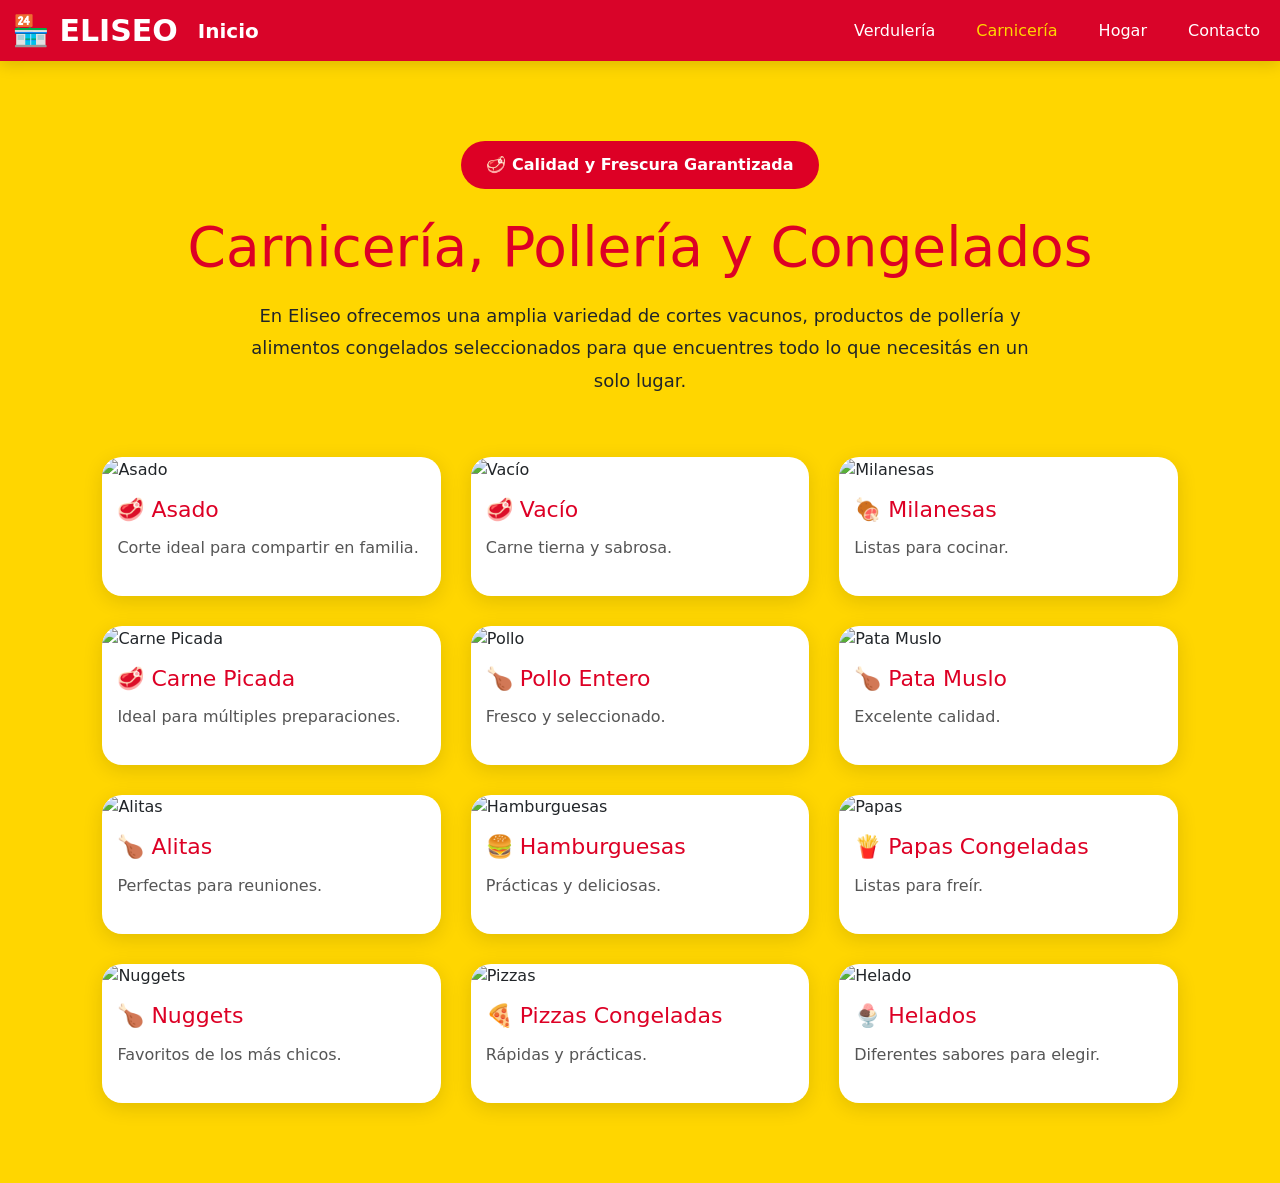
==== carniceria.html @ e0a01b0a "todo" ====
<!DOCTYPE html>
<html lang="es">
<head>
    <meta charset="UTF-8">
    <meta name="viewport" content="width=device-width, initial-scale=1.0">
    <title>Carnicería Eliseo</title>

    <link rel="stylesheet" href="carniceria.css">

    <link href="https://cdn.jsdelivr.net/npm/bootstrap@5.3.3/dist/css/bootstrap.min.css" rel="stylesheet">
</head>

<body>

<nav class="navbar navbar-expand-lg navbar-dark">
    <div class="container-fluid">

        <div class="logo-texto">
            🏪 ELISEO
        </div>

        <a class="navbar-brand" href="inicio.html">Inicio</a>

        <button class="navbar-toggler" type="button" data-bs-toggle="collapse" data-bs-target="#navbarContenido">
            <span class="navbar-toggler-icon"></span>
        </button>

        <div class="collapse navbar-collapse" id="navbarContenido">

            <ul class="navbar-nav ms-auto">

                <li class="nav-item">
                    <a class="nav-link" href="verduleria.html">Verdulería</a>
                </li>

                <li class="nav-item">
                    <a class="nav-link active" href="#">Carnicería</a>
                </li>

                <li class="nav-item">
                    <a class="nav-link" href="hogar.html">Hogar</a>
                </li>
                <li>
                    <a class="nav-link" href="contacto.html">Contacto</a>
                </li>

            </ul>

        </div>

    </div>
</nav>

<section class="carniceria">

    <div class="encabezado-carniceria">

        <span class="etiqueta-carniceria">
            🥩 Calidad y Frescura Garantizada
        </span>

        <h2>Carnicería, Pollería y Congelados</h2>

        <p>
            En Eliseo ofrecemos una amplia variedad de cortes vacunos,
            productos de pollería y alimentos congelados seleccionados
            para que encuentres todo lo que necesitás en un solo lugar.
        </p>

    </div>

    <div class="productos-grid">

        <div class="producto">
            <img src="img/carniceria/asado.jpg" alt="Asado">
            <h3>🥩 Asado</h3>
            <p>Corte ideal para compartir en familia.</p>
        </div>

        <div class="producto">
            <img src="img/carniceria/vacio.jpg" alt="Vacío">
            <h3>🥩 Vacío</h3>
            <p>Carne tierna y sabrosa.</p>
        </div>

        <div class="producto">
            <img src="img/carniceria/milanesas.jpg" alt="Milanesas">
            <h3>🍖 Milanesas</h3>
            <p>Listas para cocinar.</p>
        </div>

        <div class="producto">
            <img src="img/carniceria/carne-picada.jpg" alt="Carne Picada">
            <h3>🥩 Carne Picada</h3>
            <p>Ideal para múltiples preparaciones.</p>
        </div>

        <div class="producto">
            <img src="img/carniceria/pollo.jpg" alt="Pollo">
            <h3>🍗 Pollo Entero</h3>
            <p>Fresco y seleccionado.</p>
        </div>

        <div class="producto">
            <img src="img/carniceria/pata-muslo.jpg" alt="Pata Muslo">
            <h3>🍗 Pata Muslo</h3>
            <p>Excelente calidad.</p>
        </div>

        <div class="producto">
            <img src="img/carniceria/alitas.jpg" alt="Alitas">
            <h3>🍗 Alitas</h3>
            <p>Perfectas para reuniones.</p>
        </div>

        <div class="producto">
            <img src="img/carniceria/hamburguesas.jpg" alt="Hamburguesas">
            <h3>🍔 Hamburguesas</h3>
            <p>Prácticas y deliciosas.</p>
        </div>

        <div class="producto">
            <img src="img/carniceria/papas-congeladas.jpg" alt="Papas">
            <h3>🍟 Papas Congeladas</h3>
            <p>Listas para freír.</p>
        </div>

        <div class="producto">
            <img src="img/carniceria/nuggets.jpg" alt="Nuggets">
            <h3>🍗 Nuggets</h3>
            <p>Favoritos de los más chicos.</p>
        </div>

        <div class="producto">
            <img src="img/carniceria/pizzas.jpg" alt="Pizzas">
            <h3>🍕 Pizzas Congeladas</h3>
            <p>Rápidas y prácticas.</p>
        </div>

        <div class="producto">
            <img src="img/carniceria/helado.jpg" alt="Helado">
            <h3>🍨 Helados</h3>
            <p>Diferentes sabores para elegir.</p>
        </div>

    </div>

</section>

<script src="https://cdn.jsdelivr.net/npm/bootstrap@5.3.3/dist/js/bootstrap.bundle.min.js"></script>

</body>
</html>
---- carniceria.css ----
:root{
    --amarillo:#FFD600;
    --rojo:#dd0025;
    --verde:#2E7D32;
    --oscuro:#222;
    --blanco:#ffffff;
}

/* =========================
   GENERAL
========================= */

*{
    margin:0;
    padding:0;
    box-sizing:border-box;
}

body{
    font-family:Arial, Helvetica, sans-serif;
    background:#fffef7;
}

/* =========================
   NAVBAR
========================= */

.navbar{
    background:#D90429 !important;
    padding:20px 8%;
    box-shadow:0 3px 15px rgba(0,0,0,.15);
}

.container-fluid{
    display:flex;
    align-items:center;
    width:100%;
}

.logo-texto{
    color:white;
    font-size:30px;
    font-weight:bold;
    margin-right:20px;
}

.navbar-brand{
    color:white !important;
    text-decoration:none;
    font-size:18px;
    font-weight:bold;
}

.navbar-collapse{
    margin-left:auto;
}

.navbar-nav{
    display:flex;
    gap:25px;
    list-style:none;
}

.nav-link{
    color:white !important;
    text-decoration:none;
    font-weight:bold;
    transition:0.3s;
}

.nav-link:hover{
    color:var(--amarillo) !important;
}

.nav-link.active{
    color:var(--amarillo) !important;
}

/* =========================
   ENCABEZADO CARNICERIA
========================= */

.carniceria{
    background:var(--amarillo);
    min-height:100vh;
    padding:80px 8%;
}

.encabezado-carniceria{
    text-align:center;
    margin-bottom:60px;
}

.etiqueta-carniceria{
    background:var(--rojo);
    color:white;
    padding:12px 25px;
    border-radius:30px;
    font-weight:bold;
    display:inline-block;
}

.encabezado-carniceria h2{
    color:var(--rojo);
    font-size:55px;
    margin-top:25px;
    margin-bottom:20px;
}

.encabezado-carniceria p{
    max-width:800px;
    margin:auto;
    font-size:18px;
    line-height:1.8;
}

/* =========================
   PRODUCTOS
========================= */

.productos-grid{
    display:grid;
    grid-template-columns:repeat(auto-fit,minmax(260px,1fr));
    gap:30px;
}

.producto{
    background:white;
    border-radius:20px;
    overflow:hidden;
    box-shadow:0 5px 20px rgba(0,0,0,.12);
    transition:.3s;
}

.producto:hover{
    transform:translateY(-8px);
}

.producto img{
    width:100%;
    height:220px;
    object-fit:cover;
}

.producto h3{
    color:var(--rojo);
    padding:15px 15px 5px;
    font-size:22px;
}

.producto p{
    padding:0 15px 20px;
    color:#555;
}

/* =========================
   RESPONSIVE
========================= */

@media(max-width:768px){

    .container-fluid{
        flex-direction:column;
        gap:15px;
    }

    .navbar-nav{
        flex-direction:column;
        text-align:center;
    }

    .encabezado-carniceria h2{
        font-size:40px;
    }

    .productos-grid{
        grid-template-columns:1fr;
    }

}
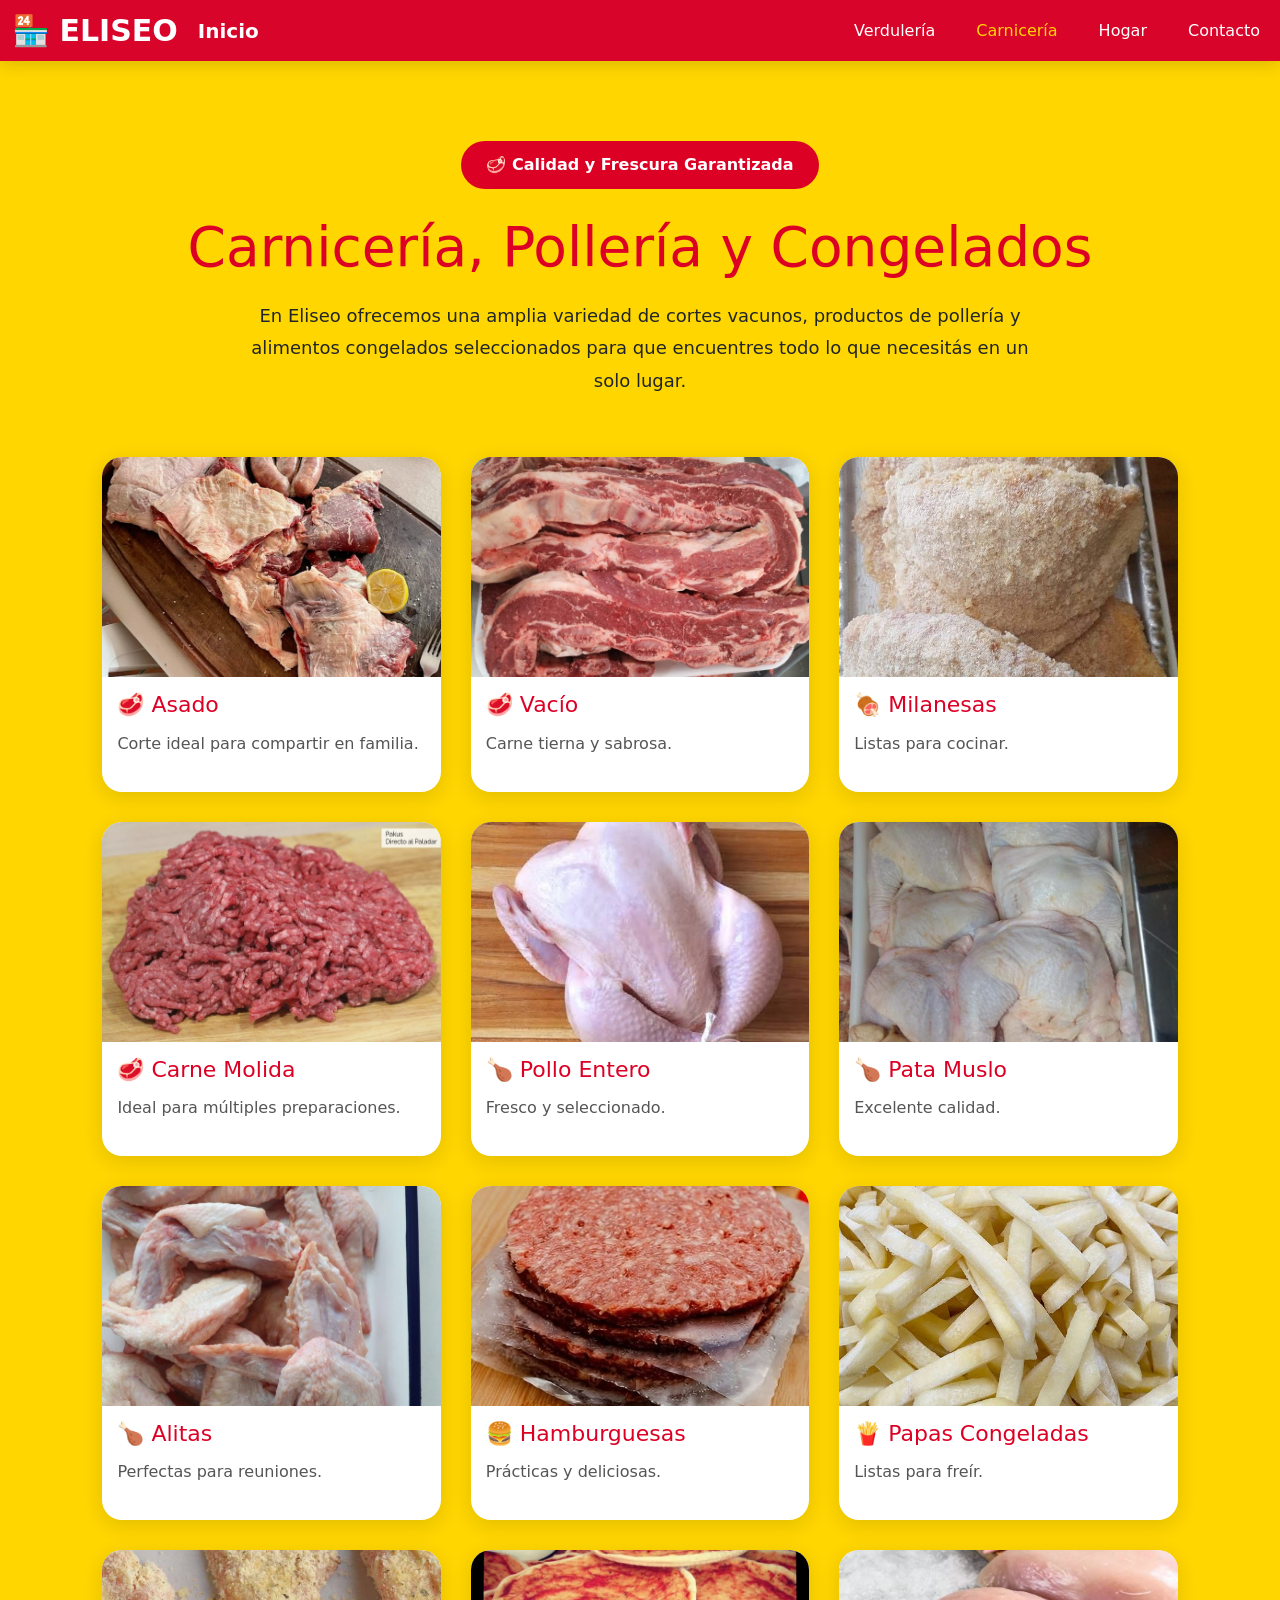
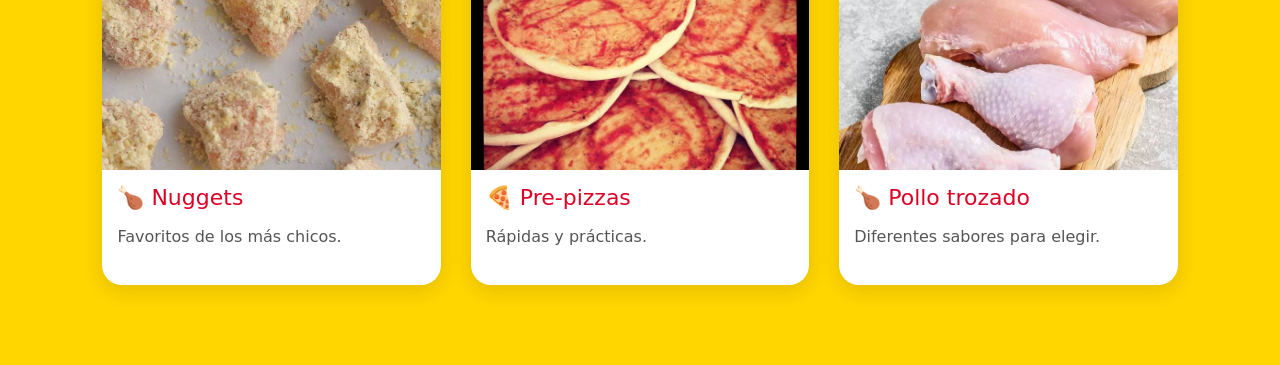
==== commit bca3552b: "tpdo" ====
--- a/carniceria.html
+++ b/carniceria.html
@@ -19,7 +19,7 @@
             🏪 ELISEO
         </div>
 
-        <a class="navbar-brand" href="inicio.html">Inicio</a>
+        <a class="navbar-brand" href="index.html">Inicio</a>
 
         <button class="navbar-toggler" type="button" data-bs-toggle="collapse" data-bs-target="#navbarContenido">
             <span class="navbar-toggler-icon"></span>
@@ -72,74 +72,74 @@
     <div class="productos-grid">
 
         <div class="producto">
-            <img src="img/carniceria/asado.jpg" alt="Asado">
+            <img src="WhatsApp Image 2026-05-30 at 19.20.43.jpeg" alt="Asado">
             <h3>🥩 Asado</h3>
             <p>Corte ideal para compartir en familia.</p>
         </div>
 
         <div class="producto">
-            <img src="img/carniceria/vacio.jpg" alt="Vacío">
+            <img src="WhatsApp Image 2026-05-30 at 19.20.44 (2).jpeg" alt="Vacío">
             <h3>🥩 Vacío</h3>
             <p>Carne tierna y sabrosa.</p>
         </div>
 
         <div class="producto">
-            <img src="img/carniceria/milanesas.jpg" alt="Milanesas">
+            <img src="WhatsApp Image 2026-05-30 at 19.18.59.jpeg" alt="Milanesas">
             <h3>🍖 Milanesas</h3>
             <p>Listas para cocinar.</p>
         </div>
 
         <div class="producto">
-            <img src="img/carniceria/carne-picada.jpg" alt="Carne Picada">
-            <h3>🥩 Carne Picada</h3>
+            <img src="WhatsApp Image 2026-05-30 at 19.19.00.jpeg" alt="Carne Molida">
+            <h3>🥩 Carne Molida</h3>
             <p>Ideal para múltiples preparaciones.</p>
         </div>
 
         <div class="producto">
-            <img src="img/carniceria/pollo.jpg" alt="Pollo">
+            <img src="WhatsApp Image 2026-05-30 at 19.20.44.jpeg" alt="Pollo">
             <h3>🍗 Pollo Entero</h3>
             <p>Fresco y seleccionado.</p>
         </div>
 
         <div class="producto">
-            <img src="img/carniceria/pata-muslo.jpg" alt="Pata Muslo">
+            <img src="WhatsApp Image 2026-05-30 at 19.20.45.jpeg" alt="Pata Muslo">
             <h3>🍗 Pata Muslo</h3>
             <p>Excelente calidad.</p>
         </div>
 
         <div class="producto">
-            <img src="img/carniceria/alitas.jpg" alt="Alitas">
+            <img src="WhatsApp Image 2026-05-30 at 19.19.01.jpeg" alt="Alitas">
             <h3>🍗 Alitas</h3>
             <p>Perfectas para reuniones.</p>
         </div>
 
         <div class="producto">
-            <img src="img/carniceria/hamburguesas.jpg" alt="Hamburguesas">
+            <img src="WhatsApp Image 2026-05-30 at 19.19.00 (1).jpeg" alt="Hamburguesas">
             <h3>🍔 Hamburguesas</h3>
             <p>Prácticas y deliciosas.</p>
         </div>
 
         <div class="producto">
-            <img src="img/carniceria/papas-congeladas.jpg" alt="Papas">
+            <img src="WhatsApp Image 2026-05-30 at 19.20.44 (1).jpeg" alt="Papas">
             <h3>🍟 Papas Congeladas</h3>
             <p>Listas para freír.</p>
         </div>
 
         <div class="producto">
-            <img src="img/carniceria/nuggets.jpg" alt="Nuggets">
+            <img src="WhatsApp Image 2026-05-30 at 19.20.45 (1).jpeg" alt="Nuggets">
             <h3>🍗 Nuggets</h3>
             <p>Favoritos de los más chicos.</p>
         </div>
 
         <div class="producto">
-            <img src="img/carniceria/pizzas.jpg" alt="Pizzas">
-            <h3>🍕 Pizzas Congeladas</h3>
+            <img src="WhatsApp Image 2026-05-30 at 19.19.00 (3).jpeg" alt="Pre-Pizzas">
+            <h3>🍕 Pre-pizzas</h3>
             <p>Rápidas y prácticas.</p>
         </div>
 
         <div class="producto">
-            <img src="img/carniceria/helado.jpg" alt="Helado">
-            <h3>🍨 Helados</h3>
+            <img src="WhatsApp Image 2026-05-30 at 19.19.00 (2).jpeg" alt="Pollo Trozado">
+            <h3>🍗 Pollo trozado</h3>
             <p>Diferentes sabores para elegir.</p>
         </div>
 
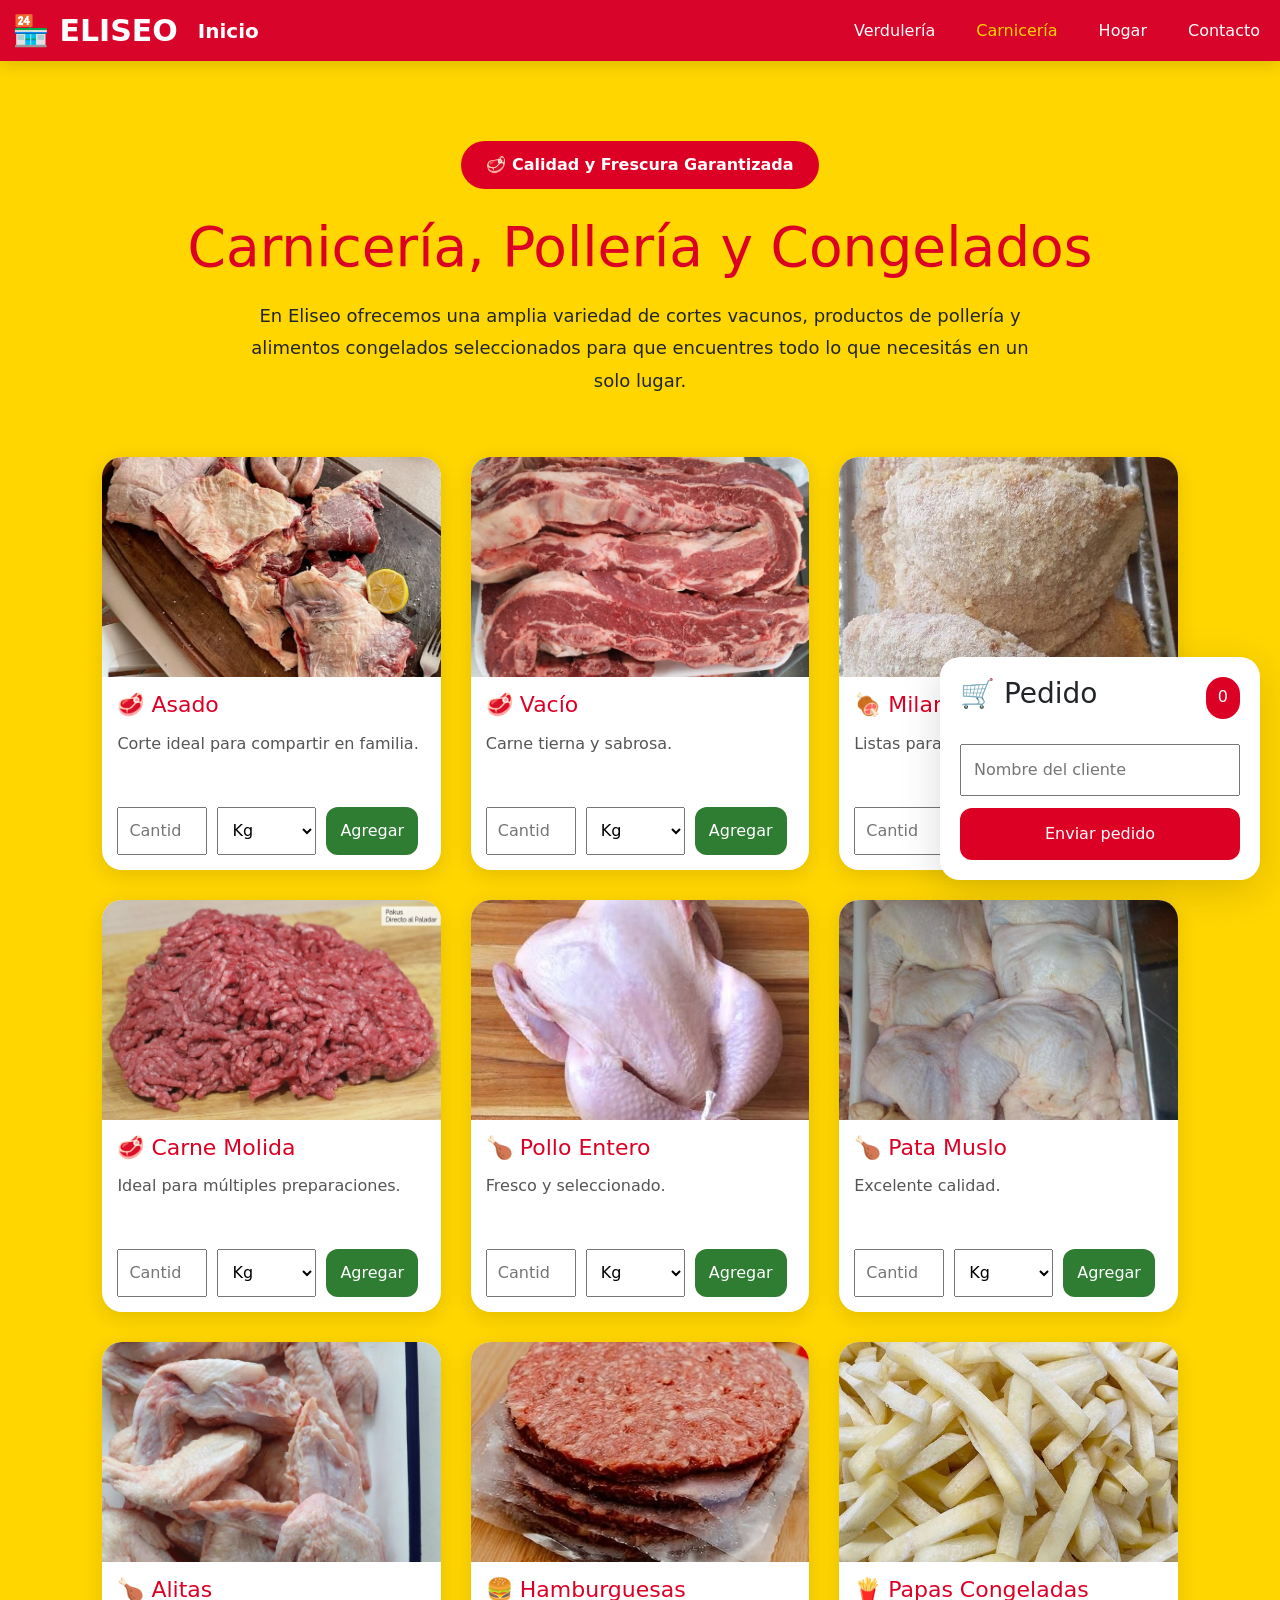
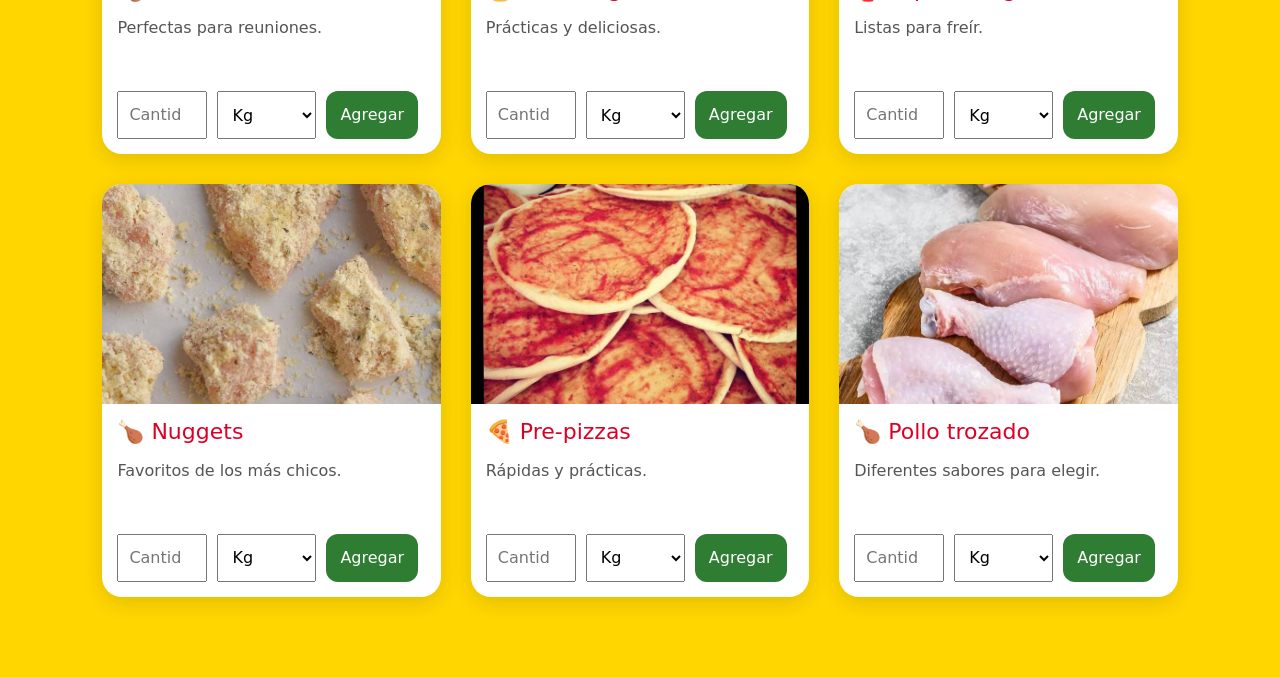
==== commit cf00d3a9: "todo lo otro" ====
--- a/carniceria.html
+++ b/carniceria.html
@@ -9,6 +9,134 @@
 
     <link href="https://cdn.jsdelivr.net/npm/bootstrap@5.3.3/dist/css/bootstrap.min.css" rel="stylesheet">
 </head>
+<script>
+
+let carrito=[];
+
+function agregar(btn){
+
+let producto=
+btn.closest(".producto");
+
+let nombre=
+producto
+.querySelector("h3")
+.innerText;
+
+let cantidad=
+producto
+.querySelector(".cantidad")
+.value;
+
+let medida=
+producto
+.querySelector(".medida")
+.value;
+
+if(cantidad===""){
+
+alert(
+"Ingresá cantidad"
+);
+
+return;
+
+}
+
+carrito.push({
+
+nombre,
+
+cantidad,
+
+medida
+
+});
+
+mostrar();
+
+}
+
+function mostrar(){
+
+let lista=
+document
+.getElementById(
+"lista"
+);
+
+lista.innerHTML="";
+
+document
+.getElementById(
+"contador"
+)
+.innerHTML=
+carrito.length;
+
+carrito.forEach(p=>{
+
+lista.innerHTML+=
+
+`
+
+<div class="item">
+
+${p.nombre}
+
+<br>
+
+${p.cantidad}
+
+${p.medida}
+
+</div>
+
+`;
+
+});
+
+}
+
+function enviarPedido(){
+
+let cliente=
+document
+.getElementById(
+"cliente"
+).value;
+
+let mensaje=
+`NUEVO PEDIDO ELISEO CARNICERÍA%0A%0A`;
+
+mensaje+=
+`Cliente: ${cliente}%0A%0A`;
+
+carrito.forEach(p=>{
+
+mensaje+=
+
+`${p.nombre}
+
+-
+
+${p.cantidad}
+
+${p.medida}
+
+%0A`;
+
+});
+
+window.open(
+
+`https://wa.me/5493512221273?text=${mensaje}`
+
+);
+
+}
+
+</script>
 
 <body>
 
@@ -75,79 +203,503 @@
             <img src="WhatsApp Image 2026-05-30 at 19.20.43.jpeg" alt="Asado">
             <h3>🥩 Asado</h3>
             <p>Corte ideal para compartir en familia.</p>
+
+
+<div class="acciones">
+
+<input
+type="number"
+min="1"
+step="0.5"
+placeholder="Cantidad"
+class="cantidad">
+
+<select class="medida">
+
+<option value="kg">
+Kg
+</option>
+
+<option value="unidad">
+Unidad
+</option>
+
+</select>
+
+<button
+class="btn-agregar"
+onclick="agregar(this)">
+
+Agregar
+
+</button>
+
+</div>
+
         </div>
 
         <div class="producto">
             <img src="WhatsApp Image 2026-05-30 at 19.20.44 (2).jpeg" alt="Vacío">
             <h3>🥩 Vacío</h3>
             <p>Carne tierna y sabrosa.</p>
+ 
+
+<div class="acciones">
+
+<input
+type="number"
+min="1"
+step="0.5"
+placeholder="Cantidad"
+class="cantidad">
+
+<select class="medida">
+
+<option value="kg">
+Kg
+</option>
+
+<option value="unidad">
+Unidad
+</option>
+
+</select>
+
+<button
+class="btn-agregar"
+onclick="agregar(this)">
+
+Agregar
+
+</button>
+
+</div>
+
         </div>
 
         <div class="producto">
             <img src="WhatsApp Image 2026-05-30 at 19.18.59.jpeg" alt="Milanesas">
             <h3>🍖 Milanesas</h3>
             <p>Listas para cocinar.</p>
+
+
+<div class="acciones">
+
+<input
+type="number"
+min="1"
+step="0.5"
+placeholder="Cantidad"
+class="cantidad">
+
+<select class="medida">
+
+<option value="kg">
+Kg
+</option>
+
+<option value="unidad">
+Unidad
+</option>
+
+</select>
+
+<button
+class="btn-agregar"
+onclick="agregar(this)">
+
+Agregar
+
+</button>
+
+</div>
+
         </div>
 
         <div class="producto">
             <img src="WhatsApp Image 2026-05-30 at 19.19.00.jpeg" alt="Carne Molida">
             <h3>🥩 Carne Molida</h3>
             <p>Ideal para múltiples preparaciones.</p>
+
+
+<div class="acciones">
+
+<input
+type="number"
+min="1"
+step="0.5"
+placeholder="Cantidad"
+class="cantidad">
+
+<select class="medida">
+
+<option value="kg">
+Kg
+</option>
+
+<option value="unidad">
+Unidad
+</option>
+
+</select>
+
+<button
+class="btn-agregar"
+onclick="agregar(this)">
+
+Agregar
+
+</button>
+
+</div>
+
         </div>
 
         <div class="producto">
             <img src="WhatsApp Image 2026-05-30 at 19.20.44.jpeg" alt="Pollo">
             <h3>🍗 Pollo Entero</h3>
             <p>Fresco y seleccionado.</p>
+
+
+<div class="acciones">
+
+<input
+type="number"
+min="1"
+step="0.5"
+placeholder="Cantidad"
+class="cantidad">
+
+<select class="medida">
+
+<option value="kg">
+Kg
+</option>
+
+<option value="unidad">
+Unidad
+</option>
+
+</select>
+
+<button
+class="btn-agregar"
+onclick="agregar(this)">
+
+Agregar
+
+</button>
+
+</div>
+
         </div>
 
         <div class="producto">
             <img src="WhatsApp Image 2026-05-30 at 19.20.45.jpeg" alt="Pata Muslo">
             <h3>🍗 Pata Muslo</h3>
             <p>Excelente calidad.</p>
+
+
+<div class="acciones">
+
+<input
+type="number"
+min="1"
+step="0.5"
+placeholder="Cantidad"
+class="cantidad">
+
+<select class="medida">
+
+<option value="kg">
+Kg
+</option>
+
+<option value="unidad">
+Unidad
+</option>
+
+</select>
+
+<button
+class="btn-agregar"
+onclick="agregar(this)">
+
+Agregar
+
+</button>
+
+</div>
+
         </div>
 
         <div class="producto">
             <img src="WhatsApp Image 2026-05-30 at 19.19.01.jpeg" alt="Alitas">
             <h3>🍗 Alitas</h3>
             <p>Perfectas para reuniones.</p>
+
+
+<div class="acciones">
+
+<input
+type="number"
+min="1"
+step="0.5"
+placeholder="Cantidad"
+class="cantidad">
+
+<select class="medida">
+
+<option value="kg">
+Kg
+</option>
+
+<option value="unidad">
+Unidad
+</option>
+
+</select>
+
+<button
+class="btn-agregar"
+onclick="agregar(this)">
+
+Agregar
+
+</button>
+
+</div>
+
         </div>
 
         <div class="producto">
             <img src="WhatsApp Image 2026-05-30 at 19.19.00 (1).jpeg" alt="Hamburguesas">
             <h3>🍔 Hamburguesas</h3>
             <p>Prácticas y deliciosas.</p>
+  
+
+<div class="acciones">
+
+<input
+type="number"
+min="1"
+step="0.5"
+placeholder="Cantidad"
+class="cantidad">
+
+<select class="medida">
+
+<option value="kg">
+Kg
+</option>
+
+<option value="unidad">
+Unidad
+</option>
+
+</select>
+
+<button
+class="btn-agregar"
+onclick="agregar(this)">
+
+Agregar
+
+</button>
+
+</div>
+
         </div>
 
         <div class="producto">
             <img src="WhatsApp Image 2026-05-30 at 19.20.44 (1).jpeg" alt="Papas">
             <h3>🍟 Papas Congeladas</h3>
             <p>Listas para freír.</p>
+<div class="acciones">
+
+<input
+type="number"
+min="1"
+step="0.5"
+placeholder="Cantidad"
+class="cantidad">
+
+<select class="medida">
+
+<option value="kg">
+Kg
+</option>
+
+<option value="unidad">
+Unidad
+</option>
+
+</select>
+
+<button
+class="btn-agregar"
+onclick="agregar(this)">
+
+Agregar
+
+</button>
+
+</div>
+
         </div>
 
         <div class="producto">
             <img src="WhatsApp Image 2026-05-30 at 19.20.45 (1).jpeg" alt="Nuggets">
             <h3>🍗 Nuggets</h3>
             <p>Favoritos de los más chicos.</p>
+
+
+<div class="acciones">
+
+<input
+type="number"
+min="1"
+step="0.5"
+placeholder="Cantidad"
+class="cantidad">
+
+<select class="medida">
+
+<option value="kg">
+Kg
+</option>
+
+<option value="unidad">
+Unidad
+</option>
+
+</select>
+
+<button
+class="btn-agregar"
+onclick="agregar(this)">
+
+Agregar
+
+</button>
+
+</div>
+
         </div>
 
         <div class="producto">
             <img src="WhatsApp Image 2026-05-30 at 19.19.00 (3).jpeg" alt="Pre-Pizzas">
             <h3>🍕 Pre-pizzas</h3>
             <p>Rápidas y prácticas.</p>
+
+
+<div class="acciones">
+
+<input
+type="number"
+min="1"
+step="0.5"
+placeholder="Cantidad"
+class="cantidad">
+
+<select class="medida">
+
+<option value="kg">
+Kg
+</option>
+
+<option value="unidad">
+Unidad
+</option>
+
+</select>
+
+<button
+class="btn-agregar"
+onclick="agregar(this)">
+
+Agregar
+
+</button>
+
+</div>
+
         </div>
 
         <div class="producto">
             <img src="WhatsApp Image 2026-05-30 at 19.19.00 (2).jpeg" alt="Pollo Trozado">
             <h3>🍗 Pollo trozado</h3>
             <p>Diferentes sabores para elegir.</p>
+
+
+<div class="acciones">
+
+<input
+type="number"
+min="1"
+step="0.5"
+placeholder="Cantidad"
+class="cantidad">
+
+<select class="medida">
+
+<option value="kg">
+Kg
+</option>
+
+<option value="unidad">
+Unidad
+</option>
+
+</select>
+
+<button
+class="btn-agregar"
+onclick="agregar(this)">
+
+Agregar
+
+</button>
+
+</div>
+
         </div>
 
     </div>
 
 </section>
+<div class="carrito">
+
+<div class="carrito-header">
+
+<h3>
+🛒 Pedido
+</h3>
+
+<span id="contador">
+0
+</span>
+
+</div>
+
+<div id="lista"></div>
+
+<input
+id="cliente"
+placeholder="Nombre del cliente">
+
+<button
+class="enviar"
+onclick="enviarPedido()">
+
+Enviar pedido
+
+</button>
+
+</div>
+
 
 <script src="https://cdn.jsdelivr.net/npm/bootstrap@5.3.3/dist/js/bootstrap.bundle.min.js"></script>
 
 </body>
-</html>+</html>
--- a/carniceria.css
+++ b/carniceria.css
@@ -177,4 +177,254 @@
         grid-template-columns:1fr;
     }
 
-}+}
+.carrito{
+
+position:fixed;
+
+right:20px;
+
+bottom:20px;
+
+width:320px;
+
+background:white;
+
+padding:20px;
+
+border-radius:20px;
+
+box-shadow:
+0 10px 40px
+rgba(0,0,0,.15);
+
+z-index:999;
+
+}
+
+.carrito-header{
+
+display:flex;
+
+justify-content:space-between;
+
+margin-bottom:15px;
+
+}
+
+#contador{
+
+background:#dd0025;
+
+color:white;
+
+padding:8px 12px;
+
+border-radius:20px;
+
+}
+
+.item{
+
+background:#fff6e7;
+
+padding:10px;
+
+margin-bottom:10px;
+
+border-radius:10px;
+
+}
+
+.producto .acciones{
+
+display:flex;
+
+gap:10px;
+
+padding:15px;
+
+flex-wrap:wrap;
+
+}
+
+.producto .cantidad{
+
+width:90px;
+
+padding:10px;
+
+}
+
+.medida{
+
+padding:10px;
+
+}
+
+.btn-agregar{
+
+background:#2E7D32;
+
+color:white;
+
+border:none;
+
+padding:10px 14px;
+
+border-radius:12px;
+
+}
+
+#cliente{
+
+width:100%;
+
+padding:12px;
+
+margin-top:10px;
+
+}
+
+.enviar{
+
+width:100%;
+
+margin-top:12px;
+
+padding:14px;
+
+background:#dd0025;
+
+color:white;
+
+border:none;
+
+border-radius:12px;
+
+}
+.carrito{
+
+position:fixed;
+
+right:20px;
+
+bottom:20px;
+
+width:320px;
+
+background:white;
+
+padding:20px;
+
+border-radius:20px;
+
+box-shadow:
+0 10px 40px
+rgba(0,0,0,.15);
+
+z-index:999;
+
+}
+
+.carrito-header{
+
+display:flex;
+
+justify-content:space-between;
+
+margin-bottom:15px;
+
+}
+
+#contador{
+
+background:#dd0025;
+
+color:white;
+
+padding:8px 12px;
+
+border-radius:20px;
+
+}
+
+.item{
+
+background:#fff6e7;
+
+padding:10px;
+
+margin-bottom:10px;
+
+border-radius:10px;
+
+}
+
+.producto .acciones{
+
+display:flex;
+
+gap:10px;
+
+padding:15px;
+
+flex-wrap:wrap;
+
+}
+
+.producto .cantidad{
+
+width:90px;
+
+padding:10px;
+
+}
+
+.medida{
+
+padding:10px;
+
+}
+
+.btn-agregar{
+
+background:#2E7D32;
+
+color:white;
+
+border:none;
+
+padding:10px 14px;
+
+border-radius:12px;
+
+}
+
+#cliente{
+
+width:100%;
+
+padding:12px;
+
+margin-top:10px;
+
+}
+
+.enviar{
+
+width:100%;
+
+margin-top:12px;
+
+padding:14px;
+
+background:#dd0025;
+
+color:white;
+
+border:none;
+
+border-radius:12px;
+
+}
